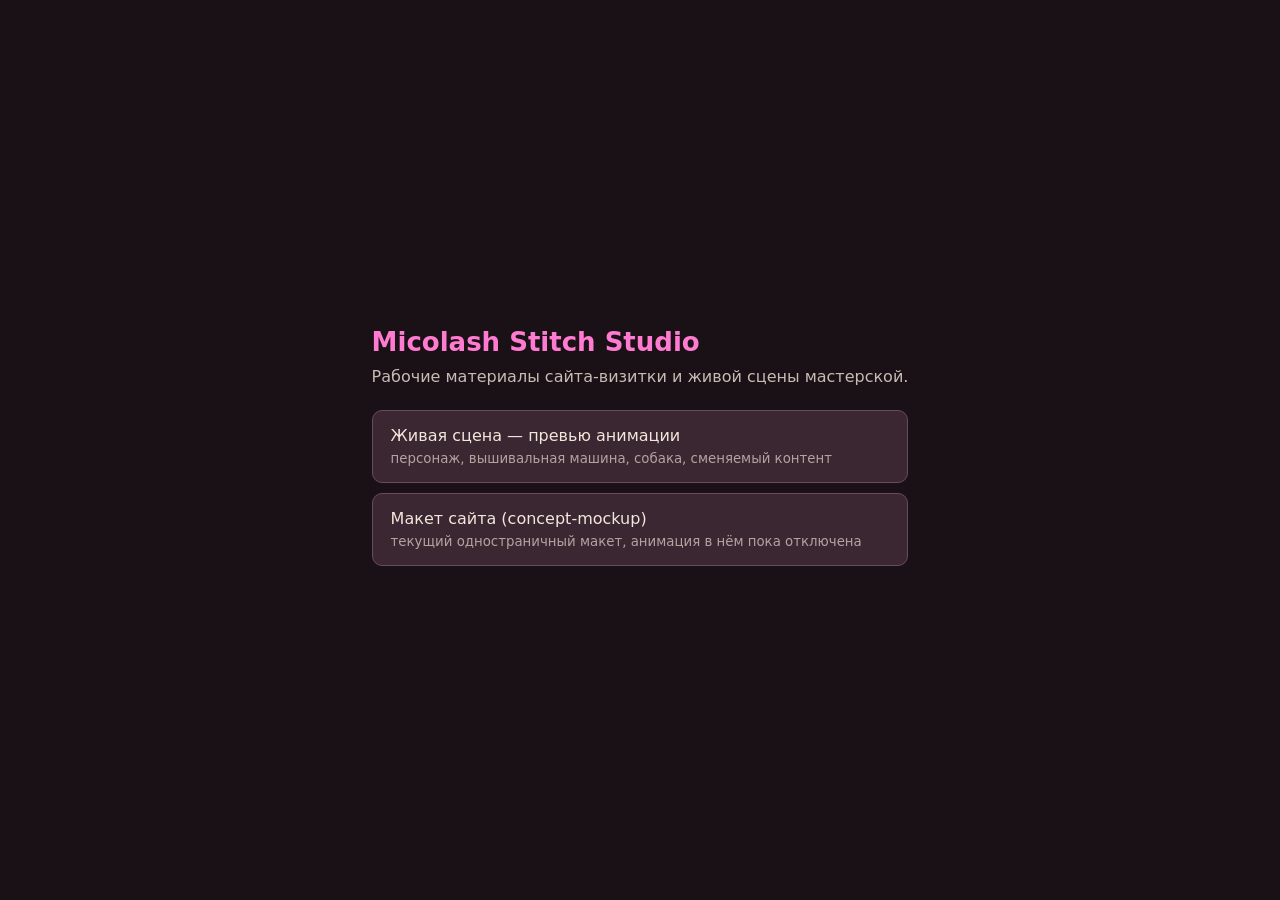
==== index.html @ da2927a8 "Initial import: site mockup, living-scene layers and preview - concept-mockup: current one-page site" ====
<!doctype html>
<html lang="ru">
<head>
<meta charset="utf-8">
<meta name="viewport" content="width=device-width, initial-scale=1">
<title>Micolash Stitch Studio</title>
<style>
  body { margin: 0; min-height: 100vh; display: grid; place-items: center; background: #1a1116; color: #f3e6dc; font: 16px/1.4 system-ui, -apple-system, "Segoe UI", sans-serif; }
  main { max-width: 560px; padding: 32px; }
  h1 { font-size: 26px; margin: 0 0 6px; color: #ff7ad1; }
  p { opacity: .8; margin: 0 0 22px; }
  a { display: block; margin: 10px 0; padding: 14px 18px; border-radius: 10px; background: #3a2731; border: 1px solid #6b4a59; color: inherit; text-decoration: none; }
  a:hover { background: #4a3240; }
  small { display: block; opacity: .65; margin-top: 2px; }
</style>
</head>
<body>
<main>
  <h1>Micolash Stitch Studio</h1>
  <p>Рабочие материалы сайта-визитки и живой сцены мастерской.</p>
  <a href="animation/studio_animation_layers_v3/06_web_preview/index.html">Живая сцена — превью анимации<small>персонаж, вышивальная машина, собака, сменяемый контент</small></a>
  <a href="concept-mockup/index.html">Макет сайта (concept-mockup)<small>текущий одностраничный макет, анимация в нём пока отключена</small></a>
</main>
</body>
</html>
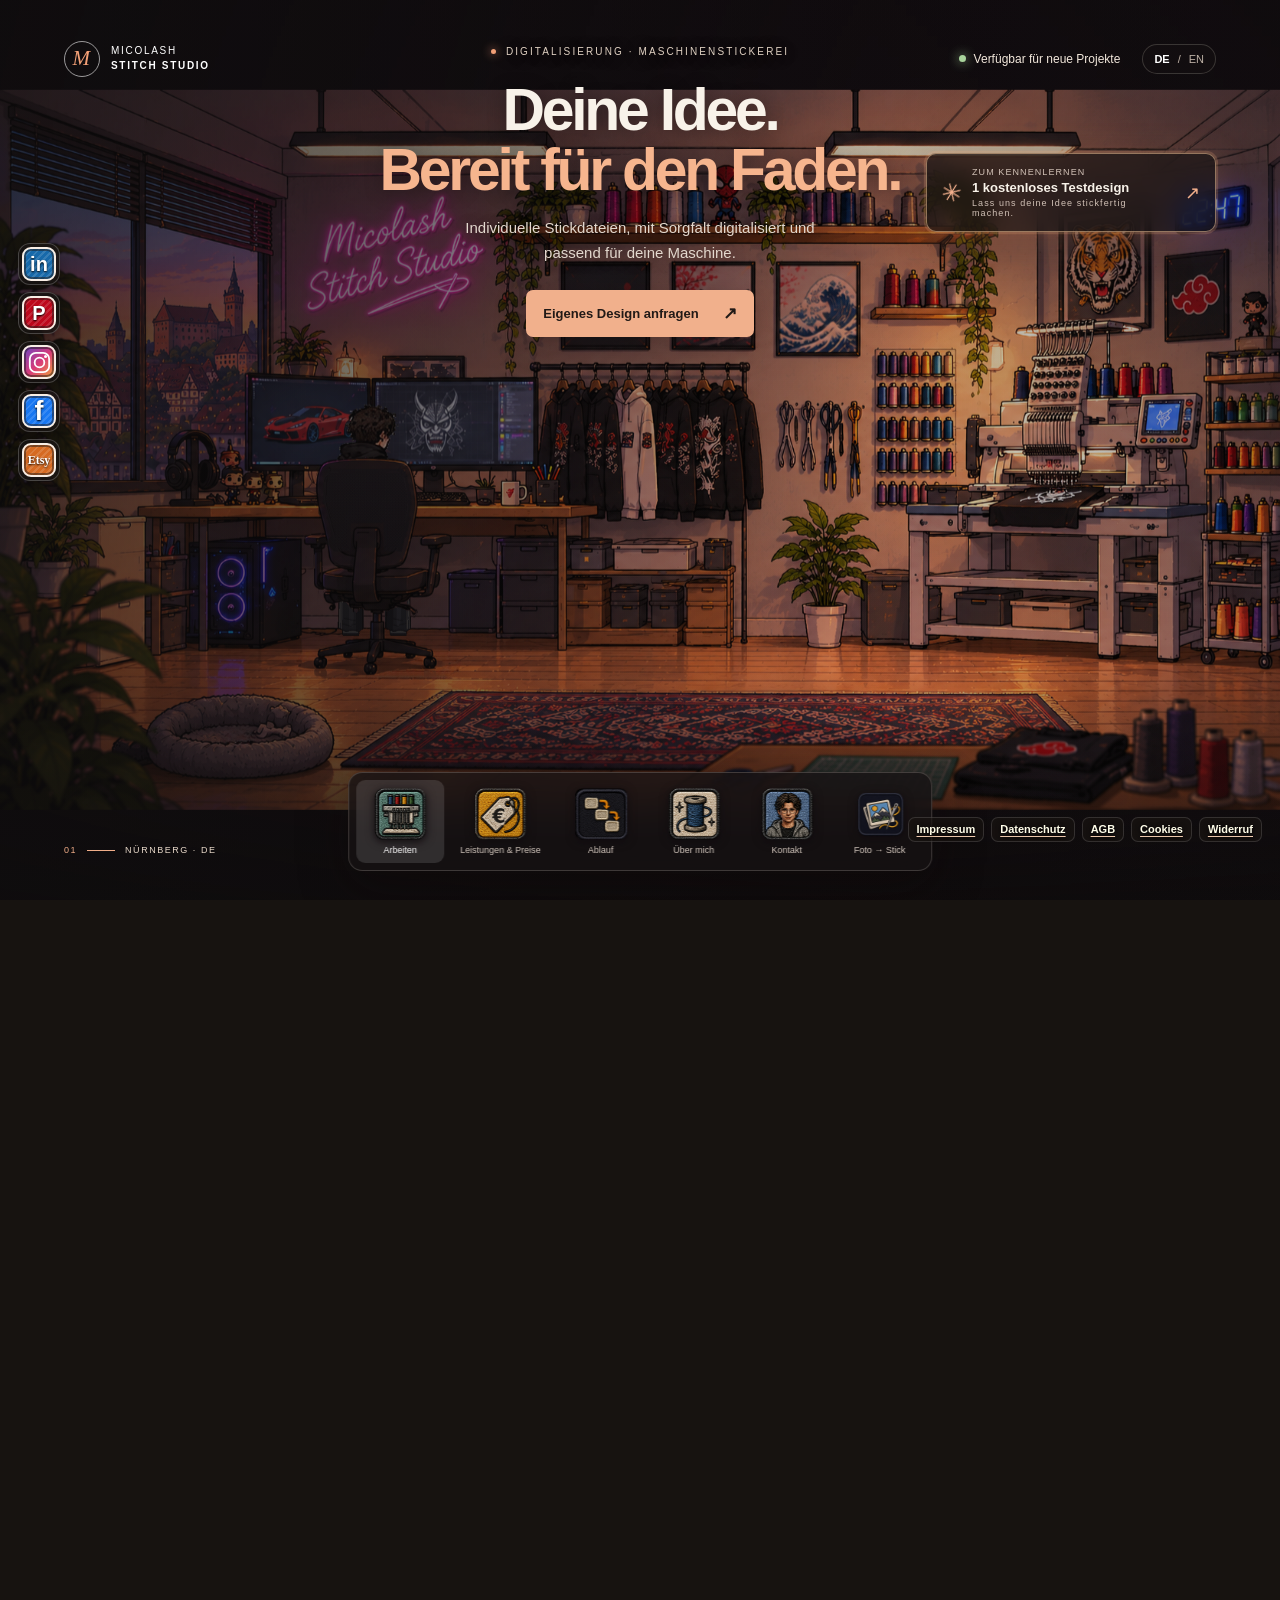
==== commit 087d79fb: "Integrate animated portfolio homepage" ====
--- a/index.html
+++ b/index.html
@@ -1,25 +1,12 @@
 <!doctype html>
-<html lang="ru">
+<html lang="de">
 <head>
-<meta charset="utf-8">
-<meta name="viewport" content="width=device-width, initial-scale=1">
-<title>Micolash Stitch Studio</title>
-<style>
-  body { margin: 0; min-height: 100vh; display: grid; place-items: center; background: #1a1116; color: #f3e6dc; font: 16px/1.4 system-ui, -apple-system, "Segoe UI", sans-serif; }
-  main { max-width: 560px; padding: 32px; }
-  h1 { font-size: 26px; margin: 0 0 6px; color: #ff7ad1; }
-  p { opacity: .8; margin: 0 0 22px; }
-  a { display: block; margin: 10px 0; padding: 14px 18px; border-radius: 10px; background: #3a2731; border: 1px solid #6b4a59; color: inherit; text-decoration: none; }
-  a:hover { background: #4a3240; }
-  small { display: block; opacity: .65; margin-top: 2px; }
-</style>
+  <meta charset="utf-8">
+  <meta name="viewport" content="width=device-width, initial-scale=1">
+  <meta http-equiv="refresh" content="0; url=concept-mockup/index.html">
+  <title>Micolash Stitch Studio</title>
 </head>
 <body>
-<main>
-  <h1>Micolash Stitch Studio</h1>
-  <p>Рабочие материалы сайта-визитки и живой сцены мастерской.</p>
-  <a href="animation/studio_animation_layers_v3/06_web_preview/index.html">Живая сцена — превью анимации<small>персонаж, вышивальная машина, собака, сменяемый контент</small></a>
-  <a href="concept-mockup/index.html">Макет сайта (concept-mockup)<small>текущий одностраничный макет, анимация в нём пока отключена</small></a>
-</main>
+  <p>Die Website wird geöffnet. Falls die Weiterleitung nicht startet: <a href="concept-mockup/index.html">Micolash Stitch Studio öffnen</a>.</p>
 </body>
 </html>
